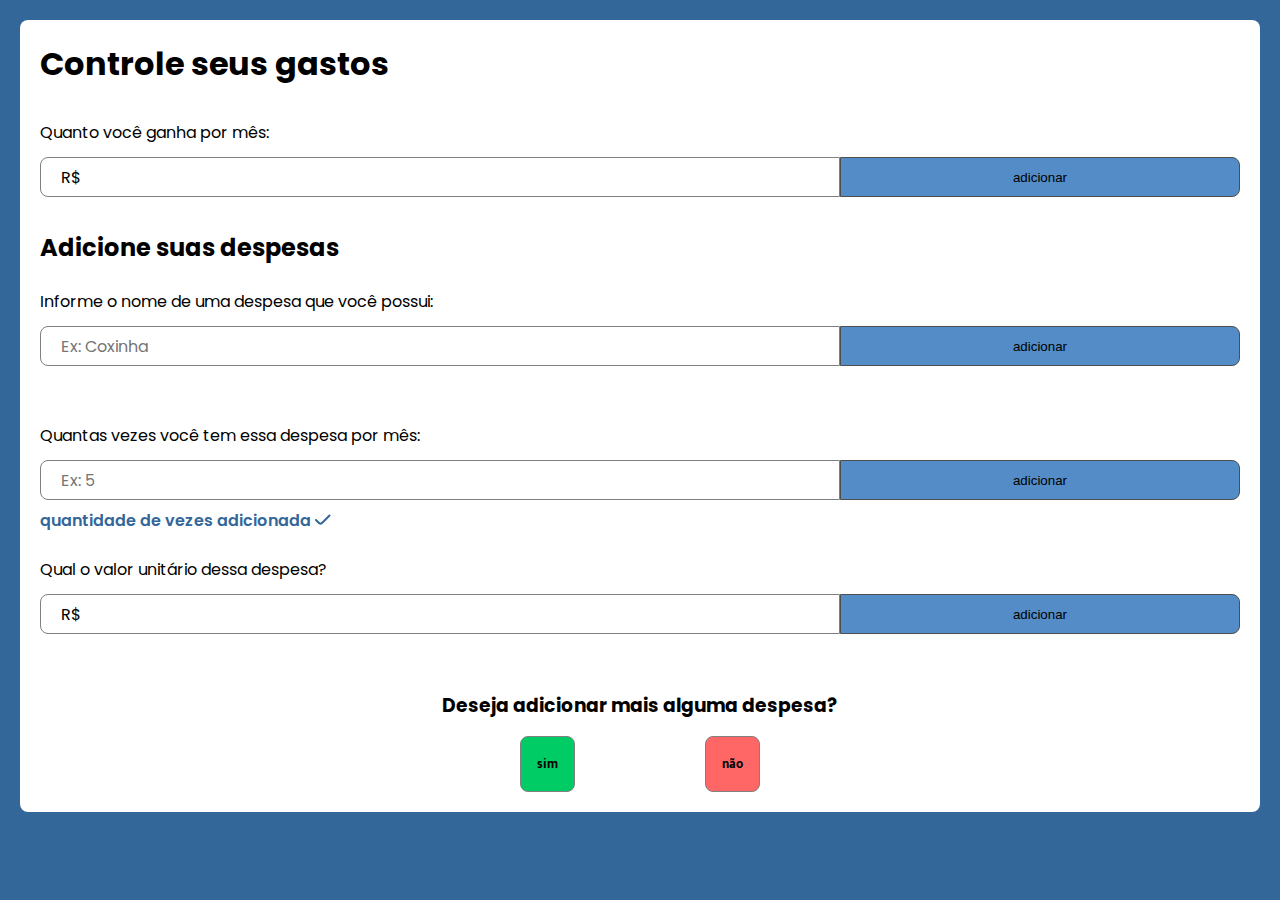
==== index.html @ 071bfbf6 "ola" ====
<!--FIz alterações====-->
<!DOCTYPE html>
<html lang="pt-BR">
<head>
    <meta charset="UTF-8">
    <meta http-equiv="X-UA-Compatible" content="IE=edge">
    <meta name="viewport" content="width=device-width, initial-scale=1.0">
    
    <!--Fonts Google-->
    <link rel="preconnect" href="https://fonts.googleapis.com">
    <link rel="preconnect" href="https://fonts.gstatic.com" crossorigin>
    <link href="https://fonts.googleapis.com/css2?family=Mukta:wght@400;600;700;800&family=Poppins:wght@400;500;600;700;800&display=swap" rel="stylesheet">

    <link rel="stylesheet" href="style.css">
    <title>Document</title>
</head>
<body>
    <section class="section">
        <h1>Controle seus gastos</h1>

        <div class="form">
            <label for="salary">Quanto você ganha por mês:</label>
            <div class="submit">
                <input type="text" name="salary" id="salary" value="R$ " class="input">
                <button class="button" id="adicionar">adicionar</button>
            </div>
            <p class="adicionado" id="salarioAdicionado">ganho adicionado  <img src="images/check mark.svg" alt="verificado"></p>
            
        </div>


        <div id="adicioneDespesas show">

        <h2>Adicione suas despesas</h2>

            <div class="question">
                <label for="nomeDespesa">Informe o nome de uma despesa que você possui:</label>
                <div class="submit">
                    <input placeholder="Ex: Coxinha" type="text" name="nomeDespesa" id="nomeDespesa" class="input">
                    <button class="button" id="adicionarNomeDaDespesa">adicionar</button>
                </div>
                <p class="adicionado" id="NameOfDespesa">nome de despesa adicionado <img src="images/check mark.svg" alt="verificado"></p>
            </div>

            <div class="question show" id="amountOfDespesas">
                <label for="amount">Quantas vezes você tem essa despesa por mês:</label>
                <div class="submit">
                    <input type="number" class="input" placeholder="Ex: 5">
                    <button class="button" id="adicionarAmountOfDespesa">adicionar</button>
                </div>
                <p class="adicionado show" id="quantidadeDeDespesaAdicionado">quantidade de vezes adicionada  <img src="images/check mark.svg" alt="verificado"></p>
            </div>

            <div class="question" id="worthOfDespesa">
                <label for="adicionarWorthOfDespesa">Qual o valor unitário dessa despesa?</label>
                <div class="submit">
                    <input type="text" class="input" value="R$ " id="valorDaDespesa">
                    <button class="button" id="adicionarWorthOfDespesa">adicionar</button>
                </div>
                <p class="adicionado" id="valorDeDespesaAdicionado">valor adicionado  <img src="images/check mark.svg" alt="verificado"></p>
            </div>


            <div class="question" id="lastQuestion">
                <h3>Deseja adicionar mais alguma despesa?</h3>

                <div>
                    <button class="YesorNot" id="yes">sim</button>
                    <button class="YesorNot" id="not">não</button>
                </div>
            </div>

        </div>
       
    </section>
    
    

    <script src="script.js"></script>
</body>
</html>
---- style.css ----
* {
    margin: 0;
    padding: 0;
    box-sizing: border-box;
}


:root{
    --background-color:   #336699;
    --poppins-font: 'Poppins', sans-serif;
    --mukta-font: 'Mukta', sans-serif;
    --button-color:  	 #538cc6;
    --button-hover: #4080bf;
}

body {
    background: var(--background-color);
}

.section {
    background: white;
    margin: 1.25rem;
    padding: 1.25rem;
    border-radius: 0.5rem;
    font-family: var(--poppins-font);
}

.form {
    margin-top: 2rem;
}

.submit {
    display: grid;
    grid-template-columns: 2fr 1fr;
    height: 2.5rem;
    margin-top: 0.75rem;
    
    
}

.input {
    display: block;
    width: 100%;
    padding-left: 1.25rem;
    outline: none;
    border-top-left-radius: 0.5rem;
    border-bottom-left-radius: 0.5rem;
    border: 1px solid gray;
    font-size: 1rem;
    font-family: var(--poppins-font);
}

.input:focus {
    border: 1px solid var(--background-color);
}

.button {
    display: block;
    border-top-right-radius: 0.5rem;
    border-bottom-right-radius: 0.5rem;
    outline: none;
    background:  var(--button-color);
    transition: 0.3s;
    cursor: pointer;
    border: 1px solid rgb(78, 78, 78);
}

.button:hover {
    color: white;
    background: var(--button-hover);
}

.adicionado {
    font-weight: 600;
    color: var(--background-color);
    margin-top: 0.5rem;
    opacity: 0;
    visibility: hidden;
}

.adicionado.show {
    opacity: 1;
    visibility: visible;
}

#adicioneDespesas {
    visibility: hidden;
    opacity: 0;
    margin-top: 2rem;
}

#adicioneDespesas.show {
    visibility: visible;
    opacity: 1;
}

.question {
    margin-top: 1.5rem;
}

#amountOfDespesas {
    opacity: 0;
    visibility: hidden;
}

#amountOfDespesas.show {
    opacity: 1;
    visibility: visible;
}

#lastQuestion {

    text-align: center;
}

#lastQuestion div {
    margin-top: 1rem;

    display: flex;
    justify-content: space-between;
    width: 20%;
    margin-left: auto;
    margin-right: auto;
}

.YesorNot {
    background: var(--button-color);
    display: block;
    padding: 1rem;
    border: 1px solid gray;
    font-family: var(--mukta-font);
    font-weight: 700;
    transition: 0.3s;
    border-radius: 0.5rem;
}


#yes {
    background: rgb(0, 204, 102,1);
}

#yes:hover {
    background: rgb(0, 204, 102,0.8);
}

.YesorNot:hover {
    cursor: pointer;

}


#not {
    background: #ff6666;
    transition: 0.3s;
}

#not:hover {
    background: rgb(255, 102, 102, 0.8);
}
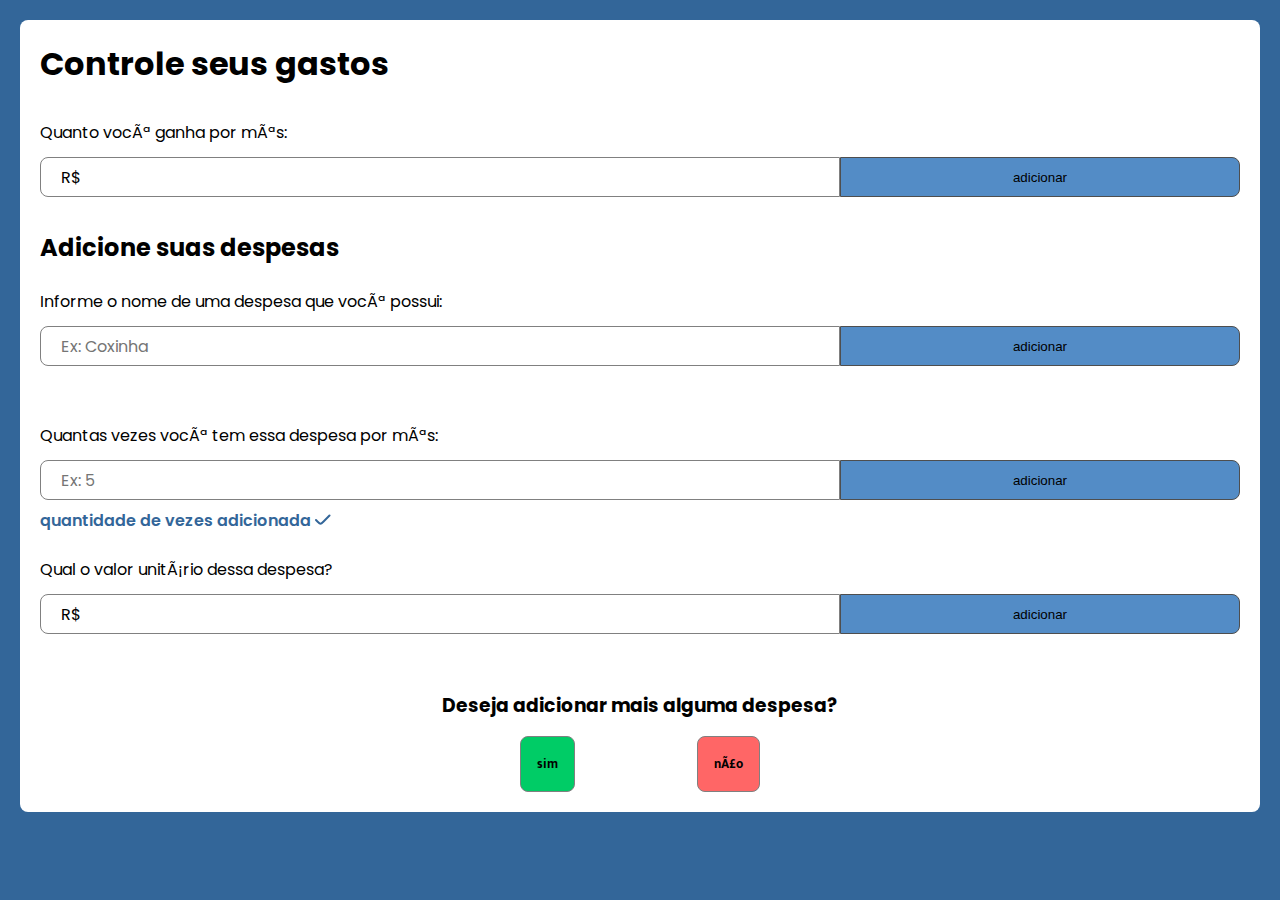
==== commit b2115dcf: "hhhhh" ====
--- a/index.html
+++ b/index.html
@@ -1,4 +1,4 @@
-<!--FIz alterações====-->
+<!--FIz alterações==
 <!DOCTYPE html>
 <html lang="pt-BR">
 <head>
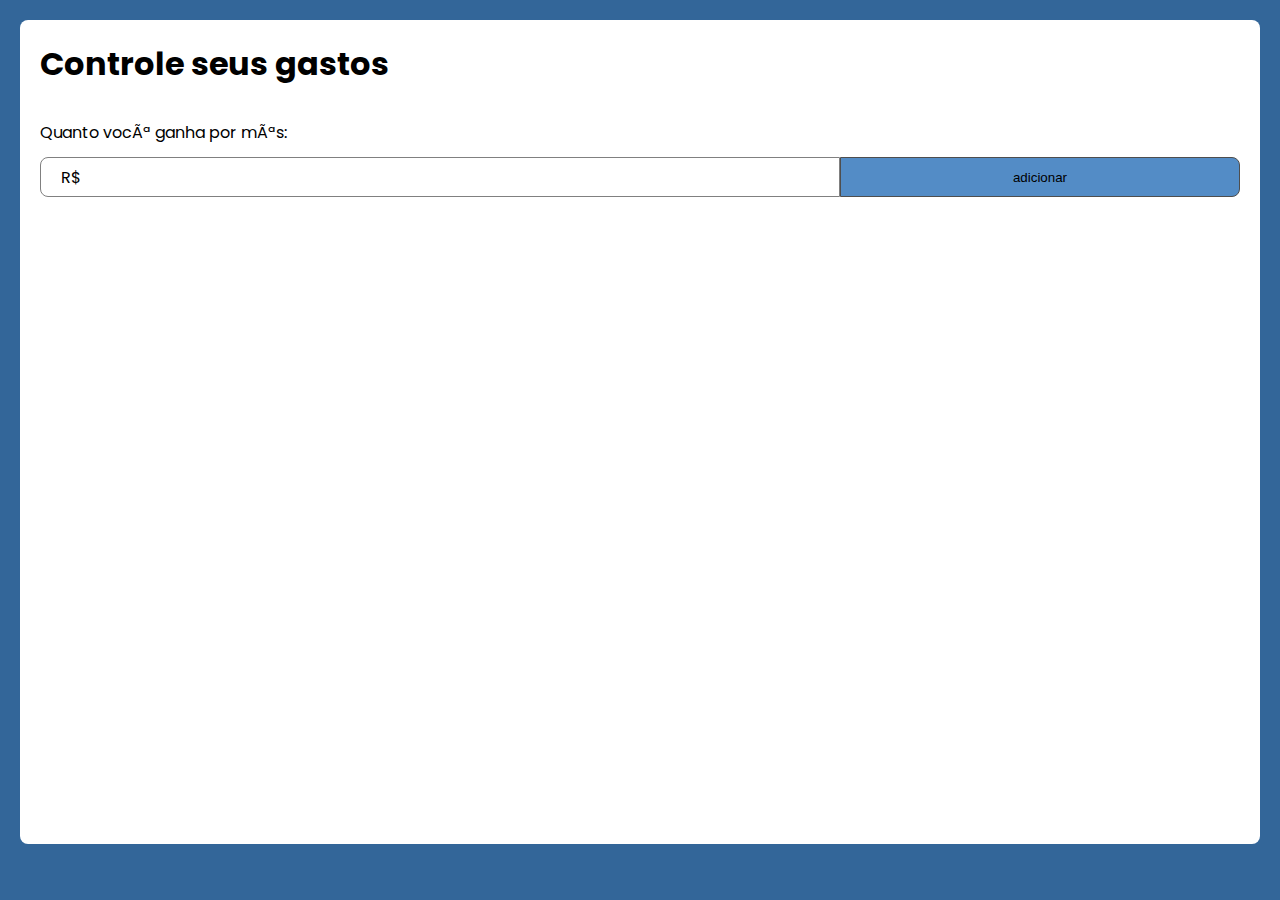
==== commit 4a9bcd83: "Novo" ====
--- a/index.html
+++ b/index.html
@@ -29,7 +29,7 @@
         </div>
 
 
-        <div id="adicioneDespesas show">
+        <div id="adicioneDespesas">
 
         <h2>Adicione suas despesas</h2>
 
@@ -42,13 +42,13 @@
                 <p class="adicionado" id="NameOfDespesa">nome de despesa adicionado <img src="images/check mark.svg" alt="verificado"></p>
             </div>
 
-            <div class="question show" id="amountOfDespesas">
+            <div class="question" id="amountOfDespesas">
                 <label for="amount">Quantas vezes você tem essa despesa por mês:</label>
                 <div class="submit">
-                    <input type="number" class="input" placeholder="Ex: 5">
+                    <input type="number" class="input" placeholder="Ex: 5" id="qtd">
                     <button class="button" id="adicionarAmountOfDespesa">adicionar</button>
                 </div>
-                <p class="adicionado show" id="quantidadeDeDespesaAdicionado">quantidade de vezes adicionada  <img src="images/check mark.svg" alt="verificado"></p>
+                <p class="adicionado" id="quantidadeDeDespesaAdicionado">quantidade de vezes adicionada  <img src="images/check mark.svg" alt="verificado"></p>
             </div>
 
             <div class="question" id="worthOfDespesa">
--- a/style.css
+++ b/style.css
@@ -156,4 +156,16 @@
 
 #not:hover {
     background: rgb(255, 102, 102, 0.8);
+}
+
+#worthOfDespesa,
+#lastQuestion {
+    opacity: 0;
+    visibility: hidden;
+}
+
+#worthOfDespesa.show,
+#lastQuestion.show {
+    opacity: 1;
+    visibility: visible;
 }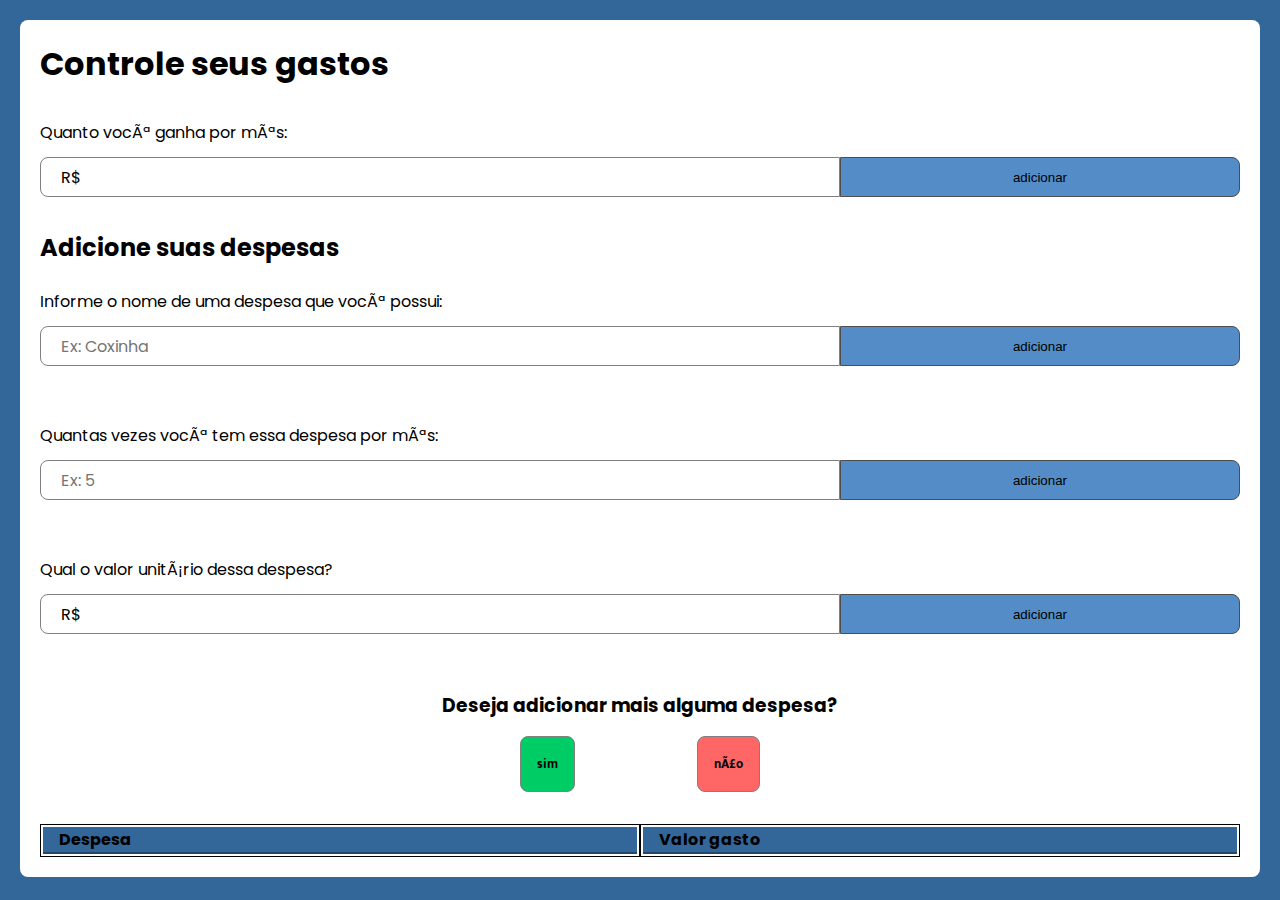
==== commit 17d5558d: "Indo tudo bem por aqui" ====
--- a/index.html
+++ b/index.html
@@ -29,11 +29,11 @@
         </div>
 
 
-        <div id="adicioneDespesas">
+        <div id="adicioneDespesas show">
 
         <h2>Adicione suas despesas</h2>
 
-            <div class="question">
+            <div class="question show">
                 <label for="nomeDespesa">Informe o nome de uma despesa que você possui:</label>
                 <div class="submit">
                     <input placeholder="Ex: Coxinha" type="text" name="nomeDespesa" id="nomeDespesa" class="input">
@@ -42,7 +42,7 @@
                 <p class="adicionado" id="NameOfDespesa">nome de despesa adicionado <img src="images/check mark.svg" alt="verificado"></p>
             </div>
 
-            <div class="question" id="amountOfDespesas">
+            <div class="question show" id="amountOfDespesas">
                 <label for="amount">Quantas vezes você tem essa despesa por mês:</label>
                 <div class="submit">
                     <input type="number" class="input" placeholder="Ex: 5" id="qtd">
@@ -51,7 +51,7 @@
                 <p class="adicionado" id="quantidadeDeDespesaAdicionado">quantidade de vezes adicionada  <img src="images/check mark.svg" alt="verificado"></p>
             </div>
 
-            <div class="question" id="worthOfDespesa">
+            <div class="question show" id="worthOfDespesa">
                 <label for="adicionarWorthOfDespesa">Qual o valor unitário dessa despesa?</label>
                 <div class="submit">
                     <input type="text" class="input" value="R$ " id="valorDaDespesa">
@@ -61,15 +61,29 @@
             </div>
 
 
-            <div class="question" id="lastQuestion">
+            <div class="question show" id="lastQuestion">
                 <h3>Deseja adicionar mais alguma despesa?</h3>
 
                 <div>
-                    <button class="YesorNot" id="yes">sim</button>
+                    <button class="YesorNot show" id="yes">sim</button>
                     <button class="YesorNot" id="not">não</button>
                 </div>
             </div>
+            <div class="tables">
+                <table id="nomes">
+                    <tr>
+                      <th>Despesa</th>
+                    </tr>
+                
+                  </table>
 
+                  <table id="valores">
+                    <tr>
+                      <th>Valor gasto</th>
+                    </tr>
+
+                  </table>
+                </div>
         </div>
        
     </section>
--- a/style.css
+++ b/style.css
@@ -168,4 +168,38 @@
 #lastQuestion.show {
     opacity: 1;
     visibility: visible;
+}
+
+.tables {
+    display: flex;
+    width: 100%;
+    margin-top: 2rem;
+}
+
+.tables table {
+    text-align: left;
+    width: 50%;
+}
+
+table td,
+table th {
+    padding-left: 1rem;
+    border-bottom: 2px solid rgb(0, 0, 0, 0.3);
+}
+
+table {
+    border: 1px solid #000000;
+}
+
+tr td {
+    transition: 0.3s;
+}
+
+th {
+    background: #336699;
+}
+
+tr td:hover {
+    background-color: #538cc6;
+    cursor: pointer;
 }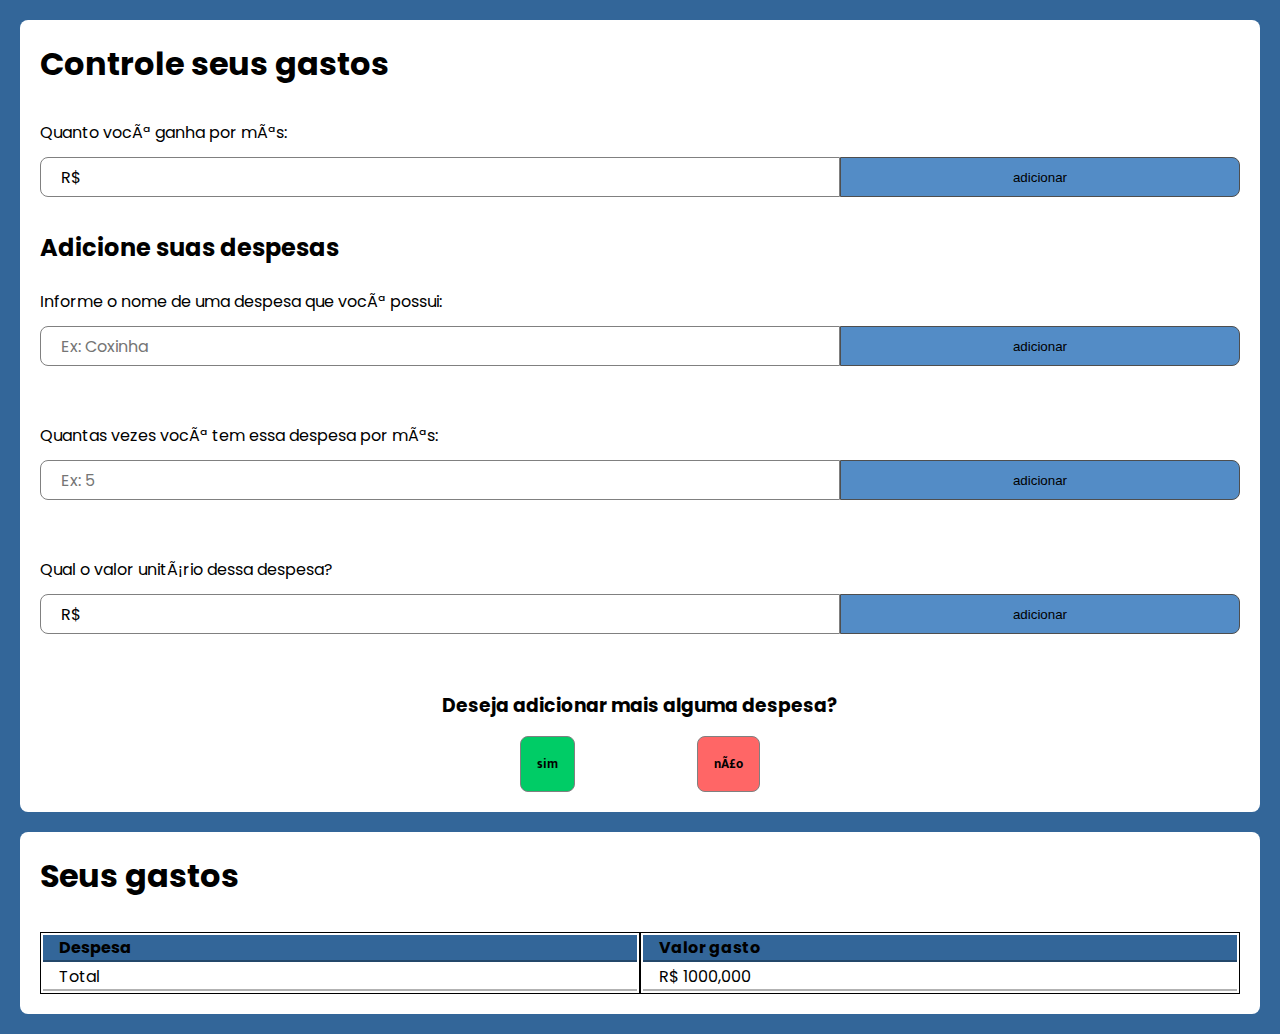
==== commit cf26afbc: "Vai dar tudo certo em nome de jesus" ====
--- a/index.html
+++ b/index.html
@@ -67,26 +67,44 @@
                 <div>
                     <button class="YesorNot show" id="yes">sim</button>
                     <button class="YesorNot" id="not">não</button>
-                </div>
+                </div>             
             </div>
-            <div class="tables">
-                <table id="nomes">
+        </div>   
+    </section>
+
+    <section id="tables">
+        <h1> Seus gastos</h1>
+
+        <div class="tables">
+            <table id="nomes">
+                <thead>
                     <tr>
-                      <th>Despesa</th>
+                    <th>Despesa</th>
                     </tr>
+                </thead>
+                <tfoot>
+                    <tr>
+                        <td>Total</td>
+                    </tr>
+                </tfoot>
+            
+            </table>
+
+            <table id="valores">
+                <thead>
+                    <tr>
+                    <th>Valor gasto</th>
+                    </tr>
+                </thead>
+                <tfoot>
+                    <tr>
+                        <td>R$ 1000,000</td>
+                    </tr>
+                </tfoot>
                 
-                  </table>
-
-                  <table id="valores">
-                    <tr>
-                      <th>Valor gasto</th>
-                    </tr>
-
-                  </table>
-                </div>
+            </table>
         </div>
-       
-    </section>
+        </section>
     
     
 
--- a/style.css
+++ b/style.css
@@ -17,7 +17,8 @@
     background: var(--background-color);
 }
 
-.section {
+.section,
+#tables {
     background: white;
     margin: 1.25rem;
     padding: 1.25rem;
@@ -202,4 +203,20 @@
 tr td:hover {
     background-color: #538cc6;
     cursor: pointer;
-}+}
+
+.question.hidden {
+    position: absolute;
+    top: 0;
+    left: 0;
+    z-index: -8;
+}
+
+.escondido {
+    position: absolute;
+    z-index: -20;
+    top: 0;
+    left: 0;
+    visibility: hidden;
+    opacity: 0;
+}
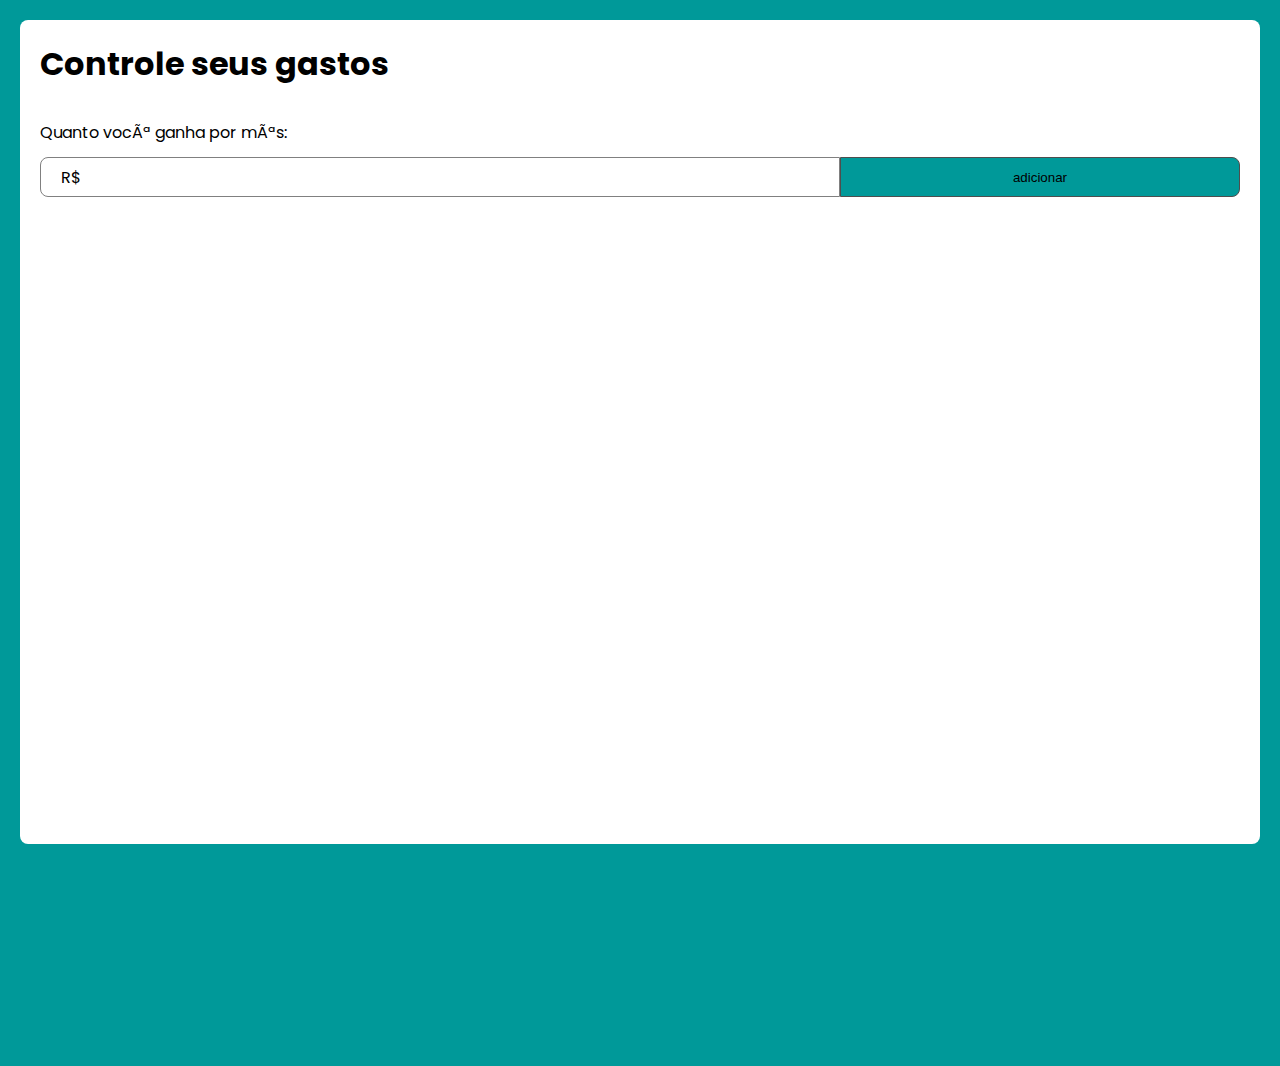
==== commit 9605de40: "novo" ====
--- a/index.html
+++ b/index.html
@@ -29,11 +29,11 @@
         </div>
 
 
-        <div id="adicioneDespesas show">
+        <div id="adicioneDespesas">
 
         <h2>Adicione suas despesas</h2>
 
-            <div class="question show">
+            <div class="question">
                 <label for="nomeDespesa">Informe o nome de uma despesa que você possui:</label>
                 <div class="submit">
                     <input placeholder="Ex: Coxinha" type="text" name="nomeDespesa" id="nomeDespesa" class="input">
@@ -42,7 +42,7 @@
                 <p class="adicionado" id="NameOfDespesa">nome de despesa adicionado <img src="images/check mark.svg" alt="verificado"></p>
             </div>
 
-            <div class="question show" id="amountOfDespesas">
+            <div class="question" id="amountOfDespesas">
                 <label for="amount">Quantas vezes você tem essa despesa por mês:</label>
                 <div class="submit">
                     <input type="number" class="input" placeholder="Ex: 5" id="qtd">
@@ -51,7 +51,7 @@
                 <p class="adicionado" id="quantidadeDeDespesaAdicionado">quantidade de vezes adicionada  <img src="images/check mark.svg" alt="verificado"></p>
             </div>
 
-            <div class="question show" id="worthOfDespesa">
+            <div class="question" id="worthOfDespesa">
                 <label for="adicionarWorthOfDespesa">Qual o valor unitário dessa despesa?</label>
                 <div class="submit">
                     <input type="text" class="input" value="R$ " id="valorDaDespesa">
@@ -61,11 +61,11 @@
             </div>
 
 
-            <div class="question show" id="lastQuestion">
+            <div class="question" id="lastQuestion">
                 <h3>Deseja adicionar mais alguma despesa?</h3>
 
                 <div>
-                    <button class="YesorNot show" id="yes">sim</button>
+                    <button class="YesorNot" id="yes">sim</button>
                     <button class="YesorNot" id="not">não</button>
                 </div>             
             </div>
@@ -98,7 +98,7 @@
                 </thead>
                 <tfoot>
                     <tr>
-                        <td>R$ 1000,000</td>
+                        <td id="result"></td>
                     </tr>
                 </tfoot>
                 
--- a/style.css
+++ b/style.css
@@ -6,11 +6,11 @@
 
 
 :root{
-    --background-color:   #336699;
+    --background-color:    #009999;
     --poppins-font: 'Poppins', sans-serif;
     --mukta-font: 'Mukta', sans-serif;
-    --button-color:  	 #538cc6;
-    --button-hover: #4080bf;
+    --button-color:    #009999;
+    --button-hover:#00b3b3;
 }
 
 body {
@@ -197,11 +197,11 @@
 }
 
 th {
-    background: #336699;
+    background: var(--background-color);
 }
 
 tr td:hover {
-    background-color: #538cc6;
+    background-color:  #e6ffff;
     cursor: pointer;
 }
 
@@ -220,3 +220,22 @@
     visibility: hidden;
     opacity: 0;
 }
+
+
+#tables {
+    visibility: hidden;
+    opacity: 0;
+}
+
+#tables.show {
+    visibility: visible;
+    opacity: 1;
+}
+
+tfoot tr td {
+    background: #ff9999;
+    transition: 0.3s;
+}
+tfoot tr td:hover {
+    background: #ff8080;
+}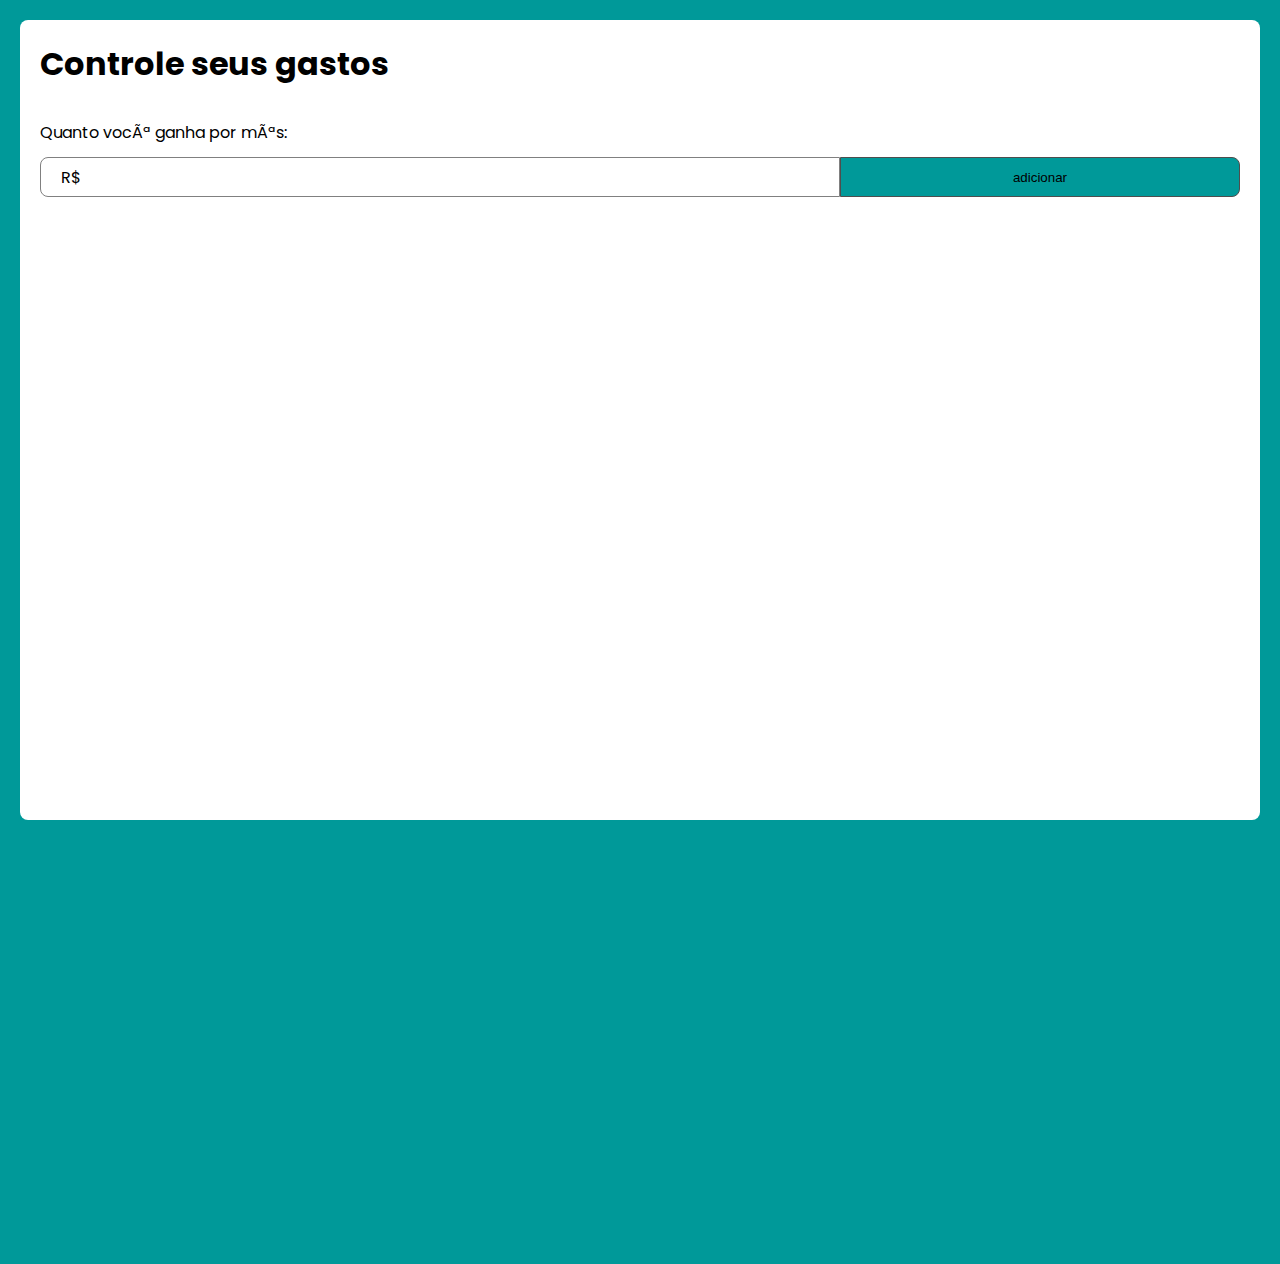
==== commit 785c8d49: "novo" ====
--- a/index.html
+++ b/index.html
@@ -24,7 +24,7 @@
                 <input type="text" name="salary" id="salary" value="R$ " class="input">
                 <button class="button" id="adicionar">adicionar</button>
             </div>
-            <p class="adicionado" id="salarioAdicionado">ganho adicionado  <img src="images/check mark.svg" alt="verificado"></p>
+            <p class="adicionado" id="salarioAdicionado">ganho adicionado  <img class="v"src="images/check mark.svg" alt="verificado"></p>
             
         </div>
 
@@ -33,13 +33,13 @@
 
         <h2>Adicione suas despesas</h2>
 
-            <div class="question">
+            <div class="questio">
                 <label for="nomeDespesa">Informe o nome de uma despesa que você possui:</label>
                 <div class="submit">
                     <input placeholder="Ex: Coxinha" type="text" name="nomeDespesa" id="nomeDespesa" class="input">
                     <button class="button" id="adicionarNomeDaDespesa">adicionar</button>
                 </div>
-                <p class="adicionado" id="NameOfDespesa">nome de despesa adicionado <img src="images/check mark.svg" alt="verificado"></p>
+                <p class="adicionado" id="NameOfDespesa">nome de despesa adicionado <img class="v" src="images/check mark.svg" alt="verificado"></p>
             </div>
 
             <div class="question" id="amountOfDespesas">
@@ -48,7 +48,7 @@
                     <input type="number" class="input" placeholder="Ex: 5" id="qtd">
                     <button class="button" id="adicionarAmountOfDespesa">adicionar</button>
                 </div>
-                <p class="adicionado" id="quantidadeDeDespesaAdicionado">quantidade de vezes adicionada  <img src="images/check mark.svg" alt="verificado"></p>
+                <p class="adicionado" id="quantidadeDeDespesaAdicionado">quantidade de vezes adicionada  <img src="images/check mark.svg" class="v" alt="verificado"></p>
             </div>
 
             <div class="question" id="worthOfDespesa">
@@ -57,7 +57,7 @@
                     <input type="text" class="input" value="R$ " id="valorDaDespesa">
                     <button class="button" id="adicionarWorthOfDespesa">adicionar</button>
                 </div>
-                <p class="adicionado" id="valorDeDespesaAdicionado">valor adicionado  <img src="images/check mark.svg" alt="verificado"></p>
+                <p class="adicionado" id="valorDeDespesaAdicionado">valor adicionado  <img class="v src="images/check mark.svg" alt="verificado"></p>
             </div>
 
 
@@ -102,7 +102,29 @@
                     </tr>
                 </tfoot>
                 
-            </table>
+            </table>   
+        </div>
+
+        <div id="Final" >
+            <h2>Resultado</h2>
+
+            <table id="tableFinal">
+                <tr class="totalGanho">
+                    <td class="tamanho">Total ganho</td>
+                    <td class="tamanho2" id="solved"></td>
+                </tr>
+
+                <tr class="totalGasto">
+                    <td class="tamanho">Total gasto</td>
+                    <td class="tamanho2" id="despesas"></td>
+                </tr>
+
+                <tr class="resto">
+                    <td class="tamanho">Saldo Final</td>
+                    <td class="tamanho2" id="totalRest"></td>
+                </tr>
+            </table> 
+            
         </div>
         </section>
     
--- a/style.css
+++ b/style.css
@@ -201,7 +201,6 @@
 }
 
 tr td:hover {
-    background-color:  #e6ffff;
     cursor: pointer;
 }
 
@@ -230,6 +229,7 @@
 #tables.show {
     visibility: visible;
     opacity: 1;
+    padding-bottom: 2rem;
 }
 
 tfoot tr td {
@@ -238,4 +238,144 @@
 }
 tfoot tr td:hover {
     background: #ff8080;
+}
+
+#Final {
+    margin-top: 5rem;
+    font-size: 1rem;
+    font-weight: 600;
+}
+#Final h2 {
+    font-size: 1.5rem;
+}
+
+#Final p {
+    margin-top: 1rem;
+}
+
+#tableFinal {
+    width: 100%;
+    margin-top: 1rem;
+}
+
+#tableFinal .totalGanho {
+    background: rgb(0, 204, 102, 0.3);
+}
+
+.totalGasto {
+    background: rgb(255, 102, 102, 0.3);
+}
+
+.resto {
+    background: rgb(255, 255, 51, 0.7);
+}
+
+@media (max-width: 980px) {
+    
+    .submit {
+        display: block;
+    }
+
+    .input {
+        display: block;
+        padding: 2rem;
+        border-radius: 0.5rem;
+        font-size: 2rem;
+    }
+
+    .input:focus {
+        border: 4px solid var(--background-color);
+    }
+
+    .button {
+        display: block;
+        border-radius: 0.5rem;
+        width: 100%;
+        padding: 2rem;
+        margin-top: 0.5rem;
+        font-size: 2rem;
+    }
+
+    .button:hover{
+        background: var(--button-color);
+        color: #000000;
+    }
+
+    .adicionado {
+        display: block;
+        font-weight: 600;
+        color: var(--background-color);
+        margin-top: 12rem;
+        opacity: 0;
+        visibility: hidden;
+    }
+
+    .v {
+        visibility: hidden;
+        opacity: 0;
+    }
+
+    .adicionado {
+        font-size: 0.825rem;
+    }
+
+    #lastQuestion div {
+        margin: 2rem auto 0 auto;
+        width: 80%;
+    }
+
+    .YesorNot {
+        display: block;
+        font-size: 2rem;
+        padding: 2rem;
+        width: 80%;
+    }
+
+    #adicioneDespesas {
+        margin-top: 10rem;
+    }
+    .section {
+        padding-bottom: 20rem;
+    }
+    label {
+        font-size: 1rem;
+    }
+
+    .questio{
+        margin-top: 3rem;
+    }
+
+    .question {
+        margin-top: 8rem;
+    }
+
+    #nomes {
+        width: 70%;
+    }
+
+    #nomes tr,
+    #valores tr,
+    #tableFinal tr {
+        height: 8rem;
+        font-size: 2rem;
+    }
+    #valores {
+        width: 30%;
+    }
+
+    #tables h1,
+    #Final h2 {
+        font-size: 3rem;
+        text-align: center;
+    }
+
+    .tamanho {
+        width: 70%;
+    }
+
+    .tamanho2 {
+        width: 30%;
+    }
+
+    
 }